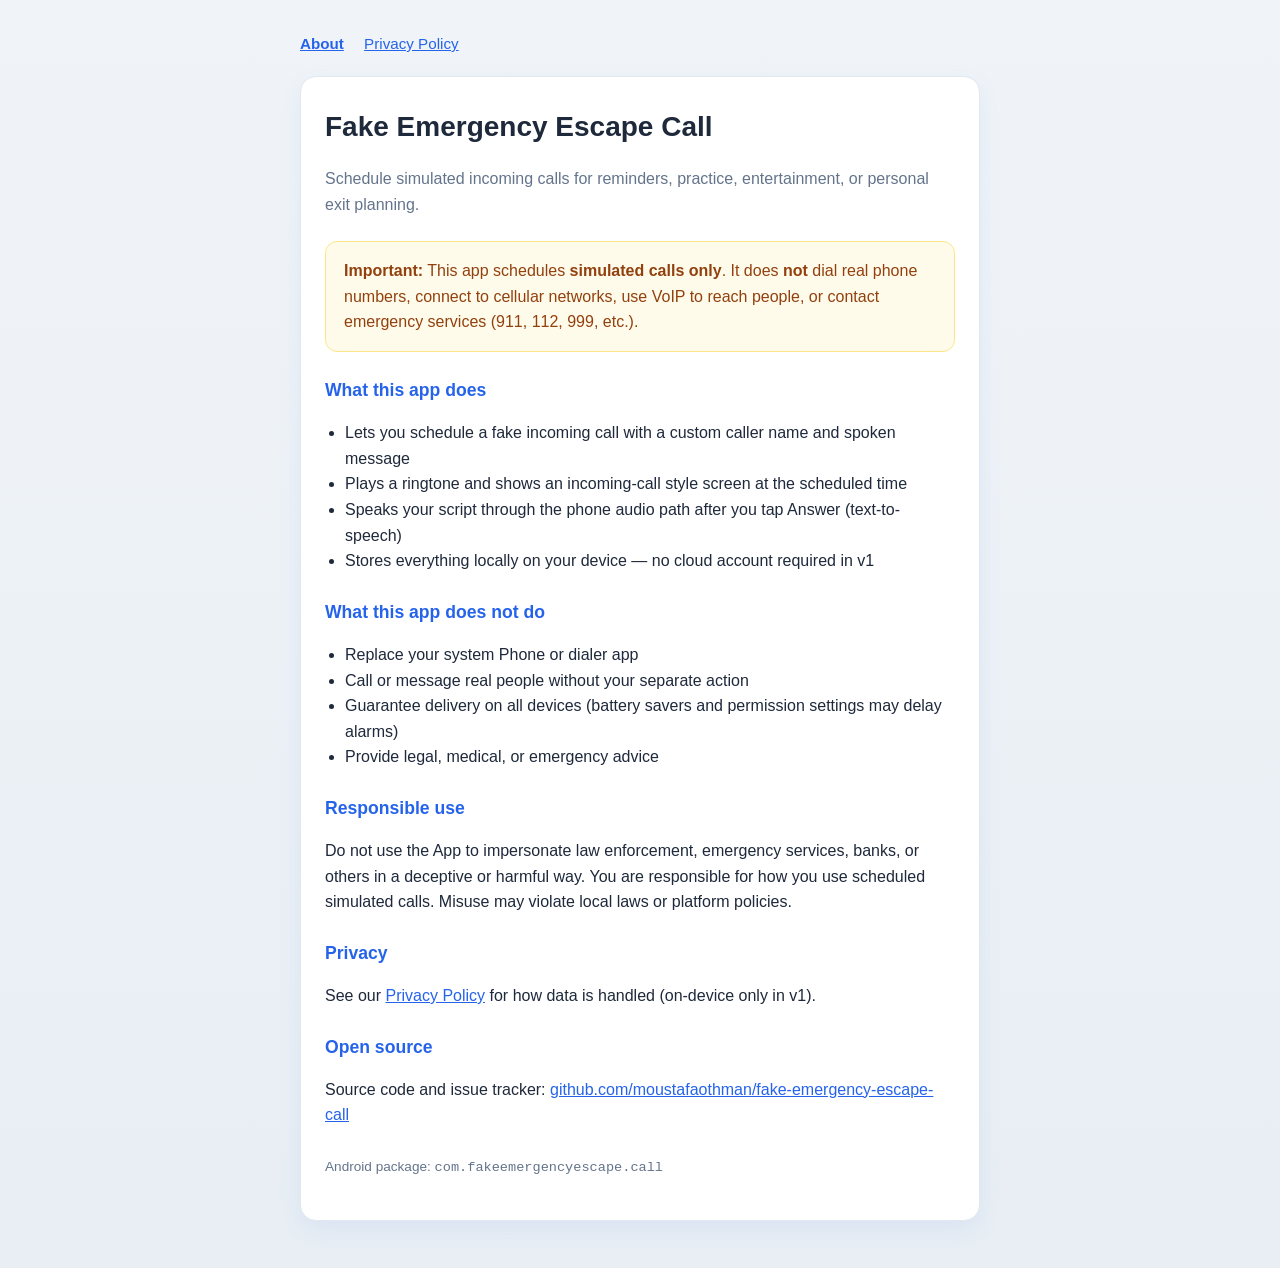
==== docs/index.html @ 84590b2c "Initial commit: Fake Emergency Escape Call Android app. Includes Jetpack Compose UI, scheduling, sim" ====
<!DOCTYPE html>
<html lang="en">
<head>
  <meta charset="utf-8" />
  <meta http-equiv="refresh" content="0; url=about.html" />
  <meta name="viewport" content="width=device-width, initial-scale=1" />
  <title>Fake Emergency Escape Call</title>
</head>
<body>
  <p><a href="about.html">About</a> · <a href="privacy-policy.html">Privacy Policy</a></p>
</body>
</html>
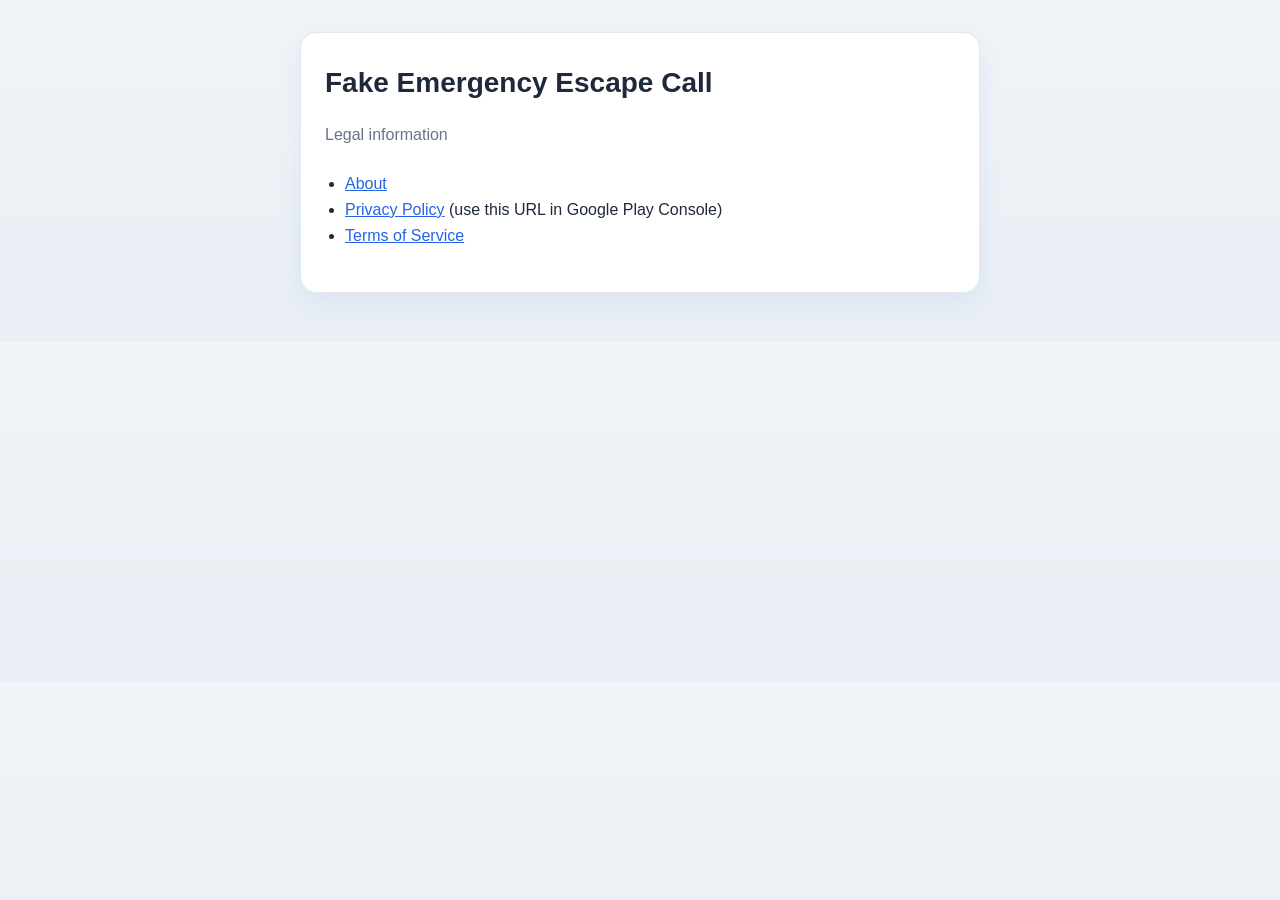
==== commit 6b45abca: "“update”" ====
--- a/docs/index.html
+++ b/docs/index.html
@@ -2,11 +2,21 @@
 <html lang="en">
 <head>
   <meta charset="utf-8" />
-  <meta http-equiv="refresh" content="0; url=about.html" />
   <meta name="viewport" content="width=device-width, initial-scale=1" />
-  <title>Fake Emergency Escape Call</title>
+  <title>Fake Emergency Escape Call — Legal</title>
+  <link rel="stylesheet" href="legal.css" />
 </head>
 <body>
-  <p><a href="about.html">About</a> · <a href="privacy-policy.html">Privacy Policy</a></p>
+  <div class="wrap">
+    <div class="card">
+      <h1>Fake Emergency Escape Call</h1>
+      <p class="tagline">Legal information</p>
+      <ul>
+        <li><a href="about.html">About</a></li>
+        <li><a href="privacy-policy.html">Privacy Policy</a> (use this URL in Google Play Console)</li>
+        <li><a href="terms.html">Terms of Service</a></li>
+      </ul>
+    </div>
+  </div>
 </body>
 </html>
--- a/docs/legal.css
+++ b/docs/legal.css
@@ -0,0 +1,46 @@
+:root {
+  --bg: #f0f4f8;
+  --card: #ffffff;
+  --text: #1e293b;
+  --muted: #64748b;
+  --accent: #2563eb;
+  --border: #e2e8f0;
+  --warn-bg: #fffbeb;
+  --warn-border: #fde68a;
+  --warn-text: #92400e;
+}
+* { box-sizing: border-box; }
+body {
+  margin: 0;
+  font-family: -apple-system, BlinkMacSystemFont, "Segoe UI", Roboto, Helvetica, Arial, sans-serif;
+  background: linear-gradient(180deg, var(--bg) 0%, #e8eef4 100%);
+  color: var(--text);
+  line-height: 1.6;
+}
+.wrap { max-width: 720px; margin: 0 auto; padding: 32px 20px 48px; }
+.card {
+  background: var(--card);
+  border-radius: 16px;
+  padding: 28px 24px;
+  box-shadow: 0 8px 24px rgba(37, 99, 235, 0.08);
+  border: 1px solid var(--border);
+}
+.notice {
+  background: var(--warn-bg);
+  border: 1px solid var(--warn-border);
+  border-radius: 12px;
+  padding: 16px 18px;
+  margin: 20px 0;
+  color: var(--warn-text);
+}
+h1 { font-size: 1.75rem; margin: 0 0 8px; font-weight: 700; }
+.updated, .tagline { color: var(--muted); }
+.updated { font-size: 0.9rem; margin-bottom: 24px; }
+.tagline { margin-bottom: 24px; }
+h2 { font-size: 1.1rem; margin: 28px 0 10px; color: var(--accent); }
+p, li { font-size: 1rem; }
+ul { padding-left: 1.25rem; }
+a { color: var(--accent); }
+.legal-nav { margin-bottom: 20px; font-size: 0.95rem; }
+.legal-nav a { margin-right: 16px; }
+footer { margin-top: 28px; font-size: 0.85rem; color: var(--muted); }
